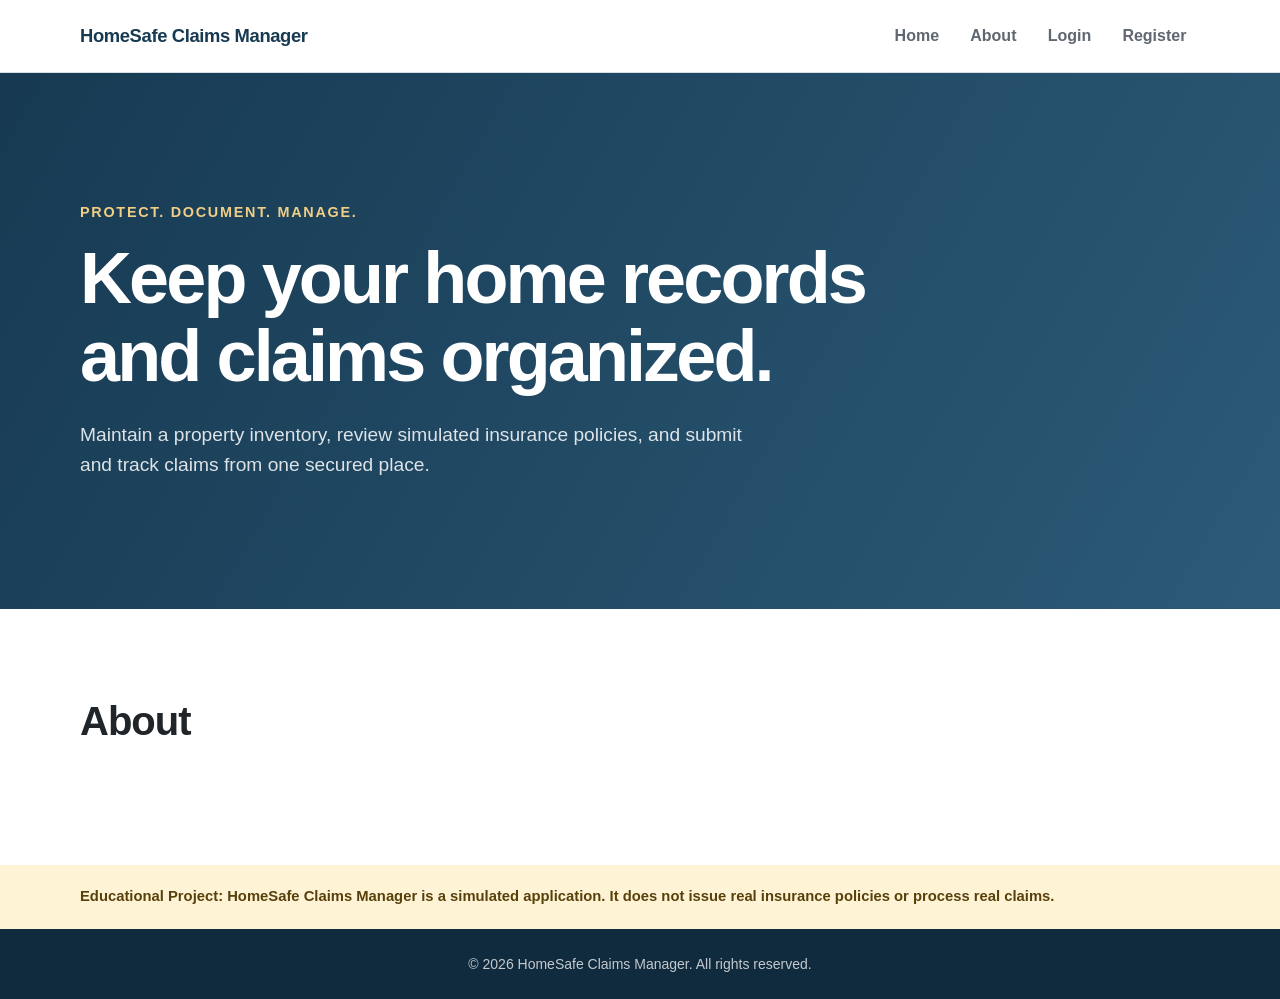
==== html/about.html @ 0eae5c03 "Added About page, need to fill with content." ====
<!DOCTYPE html>
<html lang="en">
    <head>
        <meta charset="UTF-8">
        <meta name="viewport" content="width=device-width, initial-scale=1.0">
        <meta name="description" content="A simulated application for managing property inventory, insurance policies, and claims.">
        <title>HomeSafe Claims Manager - About</title>
        <link rel="stylesheet" href="../styles/styles.css">
    </head>
</html>
<body class="about-page">
    <header class="site-header">
        <div class="container">
            <a class="brand" href="index.html" aria-label="HomeSafe Claims Manager - About">
                HomeSafe Claims Manager
            </a>
            <nav aria-label="Primary navigation">
                <ul class="nav-list">
                    <li><a href="index.html">Home</a></li>
                    <li><a href="about.html" aria-current="page">About</a></li>
                    <li><a href="login.html">Login</a></li>
                    <li><a href="register.html">Register</a></li>
                </ul>
            </nav>
        </div>
    </header>
    <main id="main-content">
        <section class="hero">
            <div class="container">
                <p class="eyebrow">Protect. Document. Manage.</p>
                <h1>Keep your home records and claims organized.</h1>
                <p class="hero-description">
                    Maintain a property inventory, review simulated insurance policies, 
                    and submit and track claims from one secured place.
                </p>
            </div>
        </section>
        <section class="features about-section" aria-labeledby="features-handling">
            <div class="container">
                <h2 id="features-handling">About</h2>
                
            </div>
        </section>
        <aside class="project-notice" aria-label="Project Disclaimer">
            <div class="container">
                <strong>Educational Project:
                    HomeSafe Claims Manager is a simulated application. It does not issue real insurance policies or process real claims.
                </strong>
            </div>
        </aside>
    </main>
    <footer class="site-footer">
        <div class="container">
            <p>&copy; 2026 HomeSafe Claims Manager. All rights reserved.</p>
        </div>
    </footer>
    <script src="script.js"></script>
</body>
---- styles/styles.css ----
/*---------------------
Theme and Global Styles
---------------------*/

:root {
    --color-navy: #173a52;
    --color-blue: #2e5d7b;
    --color-blue-dark: #21465f;
    --color-blue-light: #e8f0f5;
    --color-background: #f5f8fa;
    --color-surface: #ffffff;
    --color-text: #1f2529;
    --color-text-muted: #5f6770;
    --color-border: #d5dfe5;
    --color-gold: #b48228;

    --shadow-small: 0 4px 14px rgb(23 58 82 / 8%);
    --shadow-medium: 0 10px 30px rgb(23 58 82 / 12%);

    --border-radius: 10px;
    --container-width: 1120px;
}

*, *::before, *::after {
    box-sizing: border-box;
}

html {
    scroll-behavior: smooth;
}

body {
    min-height: 100vh;
    margin: 0;
    display: flex;
    flex-direction: column;

    font-family:
        Inter,
        "Segoe UI",
        Roboto,
        Helvetica,
        Arial,
        sans-serif;

    line-height: 1.6;
    color: var(--color-text);
    background-color: var(--color-background);
}

main {
    flex: 1;
}

a {
    color: inherit;
}

.container {
    width: min(100% - 2rem, var(--container-width));
    margin-inline: auto;
}

/*---------------------
Header and Navigation
---------------------*/

.site-header {
    position: sticky;
    top: 0;
    z-index: 100;

    background-color: rgb(255 255 255 / 95%);
    border-bottom: 1px solid var(--color-border);
    backdrop-filter: blur(8px);
}

.site-header .container {
    min-height: 72px;
    display: flex;
    align-items: center;
    justify-content: space-between;
    gap: 2rem;
}

.brand {
    color: var(--color-navy);
    font-size: 1.15rem;
    font-weight: 750;
    text-decoration: none;
    letter-spacing: -0.02em;
}

.brand:hover {
    color: var(--color-blue);
}

.nav-list {
    margin: 0;
    padding: 0;
    display: flex;
    align-items: center;
    gap: 0.25rem;

    list-style: none;
}

.nav-list a {
    display: inline-block;
    padding: 0.55rem 0.85rem;

    color: var(--color-text-muted);
    font-weight: 600;
    text-decoration: none;
    border-radius: 6px;

    transition: 
    color 150ms ease,
    background-color 150ms ease;
}

.nav-list a:hover {
    color: var(--color-navy);
    background-color: var(--color-blue-length);
}

/*---------------------
Hero Section
---------------------*/

.hero {
    padding: clamp(5em, 10vw, 8rem) 0;
    color: white;
    background:
        linear-gradient(
            120deg,
            rgb(23 58 82 / 98%),
            rgb(46 93 123 / 92%)
        ),
        var(--color-navy);
}

.hero .container {
    max-width: var(--container-width);
}

.eyebrow {
    margin: 0 0 1rem;
    color: #f2ce85;
    font-size: 0.9rem;
    font-weight: 750;
    letter-spacing: 0.12em;
    text-transform: uppercase;
}

.hero h1 {
    max-width: 800px;
    margin: 0;
    font-size: clamp(2.4rem, 6vw, 4.5rem);
    line-height: 1.08;
    letter-spacing: -0.04em;
}

.hero-description {
    max-width: 680px;
    margin: 1.5rem 0 0;
    color: rgb(255 255 255 / 85%);
    font-size: clamp(1rem, 2vw, 1.2rem);
}

.hero-action {
    margin-top: 2rem;
    display: flex;
    flex-wrap: wrap;
    gap: 0.85rem;
}

/*---------------------
Buttons
---------------------*/

.button {
    min-width: 145px;
    padding: 0.75rem 1.25rem;
    display: inline-flex;
    align-items: center;
    justify-content: center;
    font-weight: 700;
    text-decoration: none;
    border: 2px solid transparent;
    border-radius: 7px;

    transition:
        transform 150ms ease,
        background-color 150ms ease,
        border-color 150ms ease,
        box-shadow 150ms ease;
}

.button:hover {
    transform: translateY(-2px);
}

.button-primary {
    color: var(--color-navy);
    background-color: white;
    box-shadow: var(--shadow-small);
}

.button-primary:hover {
    background-color: var(--color-blue-light);
    box-shadow: var(--shadow-medium);
}

.button-secondary {
    background-color: rgb(255 255 255 / 12%);
    border-color: white;
}

/*---------------------
Features
---------------------*/

.features {
    padding: 5rem 0;
    background-color: var(--color-surface);
}

.features h2 {
    margin: 0 0 2rem;
    font-size: clamp(1.8rem, 4vw, 2.5rem);
    letter-spacing: -0.025em;
}

.feature-grid {
    display: grid;
    grid-template-columns: repeat(3, 1fr);
    gap: 1.5rem;
}

.feature-grid article {
    position: relative;
    padding: 1.75rem;
    background-color: var(--color-background);
    border: 1px solid var(--color-border);
    border-top: 4px solid var(--color-blue);
    border-radius: var(--border-radius);
    box-shadow: var(--shadow-small);
    transition:
        transform 150ms ease,
        box-shadow 150ms ease;
}

.feature-grid article:hover {
    transform: translateY(-4px);
    box-shadow: var(--shadow-medium);
}

.feature-grid h3 {
    margin: 0 0 0.6rem;
    color: var(--color-navy);
    font-size: 1.2rem;
}

.feature-grid p {
    margin: 0;
    color: var(--color-text-muted);
}

/* ------------------------------
   Registration page
------------------------------ */

.register-page .hero {
    padding: 3.5rem 0;
}

.register-page .hero h1 {
    max-width: 700px;
    font-size: clamp(2rem, 5vw, 3.25rem);
}

.registration-section {
    padding: 4rem 0;
}

.registration-section .container {
    max-width: 780px;
}

.registration-section h2 {
    margin-bottom: 1.5rem;
}

/* Registration form card */

#registration-form {
    padding: clamp(1.5rem, 4vw, 2.5rem);
    display: grid;
    grid-template-columns: repeat(2, minmax(0, 1fr));
    gap: 1.4rem;

    background-color: var(--color-surface);
    border: 1px solid var(--color-border);
    border-top: 4px solid var(--color-blue);
    border-radius: var(--border-radius);
    box-shadow: var(--shadow-medium);
}

/* Each label/input combination */

.form-group {
    min-width: 0;
    display: flex;
    flex-direction: column;
    gap: 0.4rem;
}

.form-group label {
    color: var(--color-navy);
    font-size: 0.925rem;
    font-weight: 700;
}

.form-group input {
    width: 100%;
    min-height: 46px;
    padding: 0.7rem 0.85rem;

    color: var(--color-text);
    font: inherit;

    background-color: #ffffff;
    border: 1px solid #aebdc7;
    border-radius: 6px;
    outline: none;

    transition:
        border-color 150ms ease,
        box-shadow 150ms ease,
        background-color 150ms ease;
}

.form-group input::placeholder {
    color: #7a858d;
}

.form-group input:hover {
    border-color: var(--color-blue);
}

.form-group input:focus {
    border-color: var(--color-blue);
    box-shadow: 0 0 0 3px rgb(46 93 123 / 18%);
}

/*
   :user-invalid waits until the user has interacted
   with the field before displaying the error style.
*/

.form-group input:user-invalid {
    border-color: #a94343;
    background-color: #fffafa;
}

.form-group input:user-invalid:focus {
    box-shadow: 0 0 0 3px rgb(169 67 67 / 15%);
}

/* Password help and error messages */

#password-requirements,
#password-error {
    min-height: 1.25rem;
    margin: 0;

    color: var(--color-text-muted);
    font-size: 0.8rem;
    line-height: 1.4;
}

#password-error:not(:empty) {
    color: #9b2c2c;
    font-weight: 600;
}

/* Submit button */

#registration-form button[type="submit"] {
    min-height: 48px;
    padding: 0.75rem 1.25rem;
    grid-column: 1 / -1;

    color: white;
    font: inherit;
    font-weight: 700;

    background-color: var(--color-blue);
    border: 2px solid var(--color-blue);
    border-radius: 7px;
    cursor: pointer;

    transition:
        background-color 150ms ease,
        border-color 150ms ease,
        transform 150ms ease,
        box-shadow 150ms ease;
}

#registration-form button[type="submit"]:hover {
    background-color: var(--color-blue-dark);
    border-color: var(--color-blue-dark);
    box-shadow: var(--shadow-small);
    transform: translateY(-2px);
}

#registration-form button[type="submit"]:active {
    transform: translateY(0);
}

#registration-form button[type="submit"]:focus-visible {
    outline: 3px solid #e9bd63;
    outline-offset: 3px;
}

/* ------------------------------
   Login page
------------------------------ */

.login-page .hero {
    padding: 3.5rem 0;
}

.login-page .hero h1 {
    max-width: 700px;
    font-size: clamp(2rem, 5vw, 3.25rem);
}

.login-section {
    padding: 4rem 0;
}

.login-section .container {
    max-width: 620px;
}

.login-section h2 {
    margin-bottom: 1.5rem;
}

/* Login form card */

#login-form {
    padding: clamp(1.5rem, 4vw, 2.5rem);
    display: grid;
    gap: 1.4rem;

    background-color: var(--color-surface);
    border: 1px solid var(--color-border);
    border-top: 4px solid var(--color-blue);
    border-radius: var(--border-radius);
    box-shadow: var(--shadow-medium);
}

/* Submit button */

#login-form button[type="submit"] {
    min-height: 48px;
    padding: 0.75rem 1.25rem;

    color: white;
    font: inherit;
    font-weight: 700;

    background-color: var(--color-blue);
    border: 2px solid var(--color-blue);
    border-radius: 7px;
    cursor: pointer;

    transition:
        background-color 150ms ease,
        border-color 150ms ease,
        box-shadow 150ms ease,
        transform 150ms ease;
}

#login-form button[type="submit"]:hover {
    background-color: var(--color-blue-dark);
    border-color: var(--color-blue-dark);
    box-shadow: var(--shadow-small);
    transform: translateY(-2px);
}

#login-form button[type="submit"]:active {
    transform: translateY(0);
}

#login-form button[type="submit"]:focus-visible {
    outline: 3px solid #e9bd63;
    outline-offset: 3px;
}

/* Future login error message */

.login-error {
    margin: 0;
    padding: 0.75rem 1rem;

    color: #852d2d;
    font-size: 0.875rem;
    font-weight: 600;

    background-color: #fff1f1;
    border: 1px solid #e1aaaa;
    border-radius: 6px;
}

/* Optional links below the form */

.login-options {
    display: flex;
    flex-wrap: wrap;
    justify-content: space-between;
    gap: 0.75rem;

    font-size: 0.875rem;
}

.login-options a {
    color: var(--color-blue);
    font-weight: 650;
    text-decoration: none;
}

.login-options a:hover {
    text-decoration: underline;
}

/*---------------------
Project Disclaimer
---------------------*/

.project-notice {
    padding: 1.25rem 0;
    color: #58400b;
    background-color: #fff3d6;
    border-block: 1 px solid #ead49d;
}

.project-notice strong {
    display: block;
    font-size: 0.925rem;
}

/*---------------------
Footer
---------------------*/

.site-footer {
    padding: 1.5rem 0;
    color: rgb(255 255 255 / 75%);
    background-color: #102b3d;
}

.site-footer p {
    margin: 0;
    font-size: 0.875rem;
    text-align: center;
}

/*---------------------
Accessibility
---------------------*/

a:focus-visible {
    outline: 3px solid #e9bd63;
    outline-offset: 3px;
}

/*---------------------
Responsive Design
---------------------*/

@media (max-width: 750px) {
    .site-header .container {
        padding-block: 1rem;
        flex-direction: column;
        align-items: flex-start;
        gap: 0.75rem;
    }

    .nav-list {
        width: 100%;
        flex-wrap: wrap;
    }

    .nav-list a {
        padding-inline: 0.65rem;
    }

    .hero {
        padding: 4.5rem 0;
    }

    .feature-grid {
        grid-template-columns: 1fr;
    }
}

@media (max-width: 450px) {
    .hero-action {
        flex-direction: column;
    }

    .button {
        width: 100%;
    }
}

@media (prefers-reduced-motion: reduce) {
    html {
        scroll-behavior: auto;
    }

    *, *::before, *::after {
        transition-duration: 0.01ms !important;
    }
}

/*--------------------------
Register page small screens
--------------------------*/

@media (max-width: 650px) {
    .register-page .hero {
        padding: 3rem 0;
    }

    .registration-section {
        padding: 3rem 0;
    }

    #registration-form {
        grid-template-columns: 1fr;
        padding: 1.4rem;
    }

    #registration-form button[type="submit"] {
        grid-column: auto;
    }
}

/*--------------------------
Login page small screens
--------------------------*/

@media (max-width: 650px) {
    .login-page .hero {
        padding: 3rem 0;
    }

    .login-section {
        padding: 3rem 0;
    }

    #login-form {
        padding: 1.4rem;
    }

    .login-options {
        flex-direction: column;
    }
}
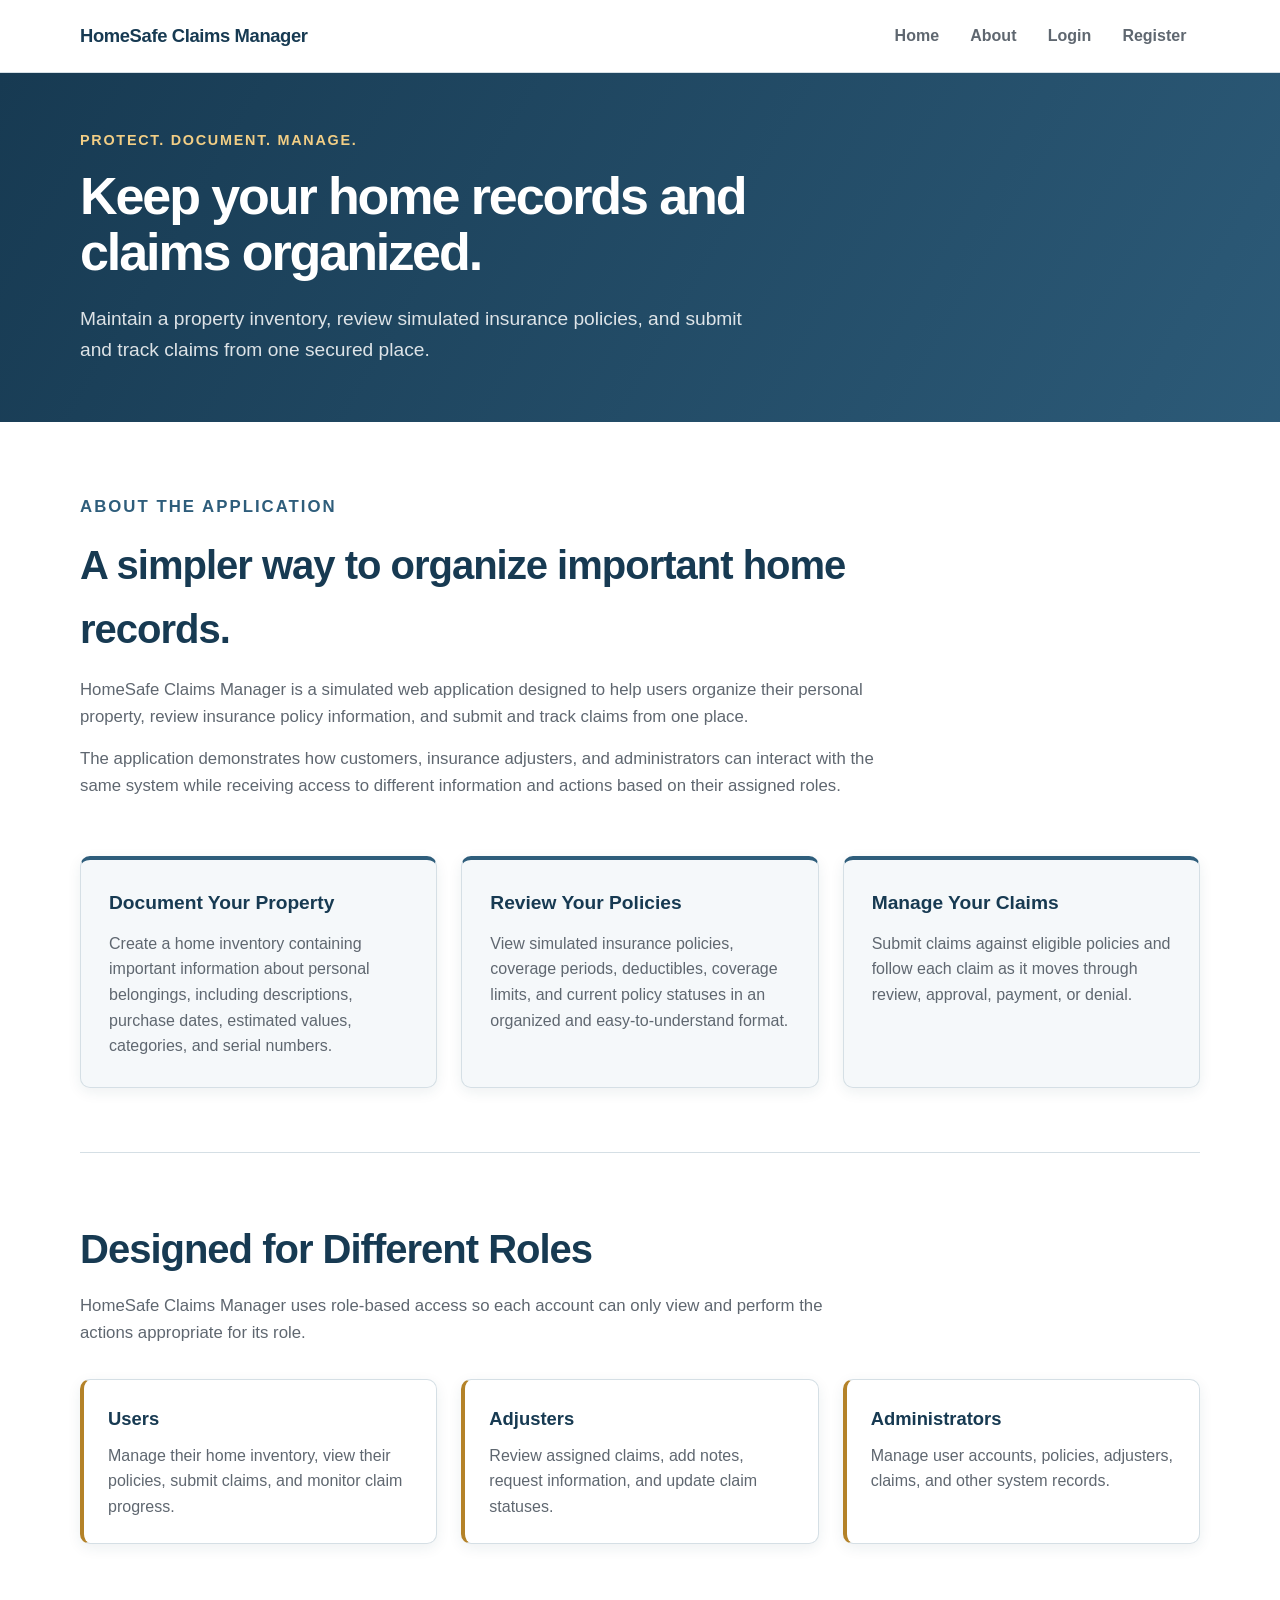
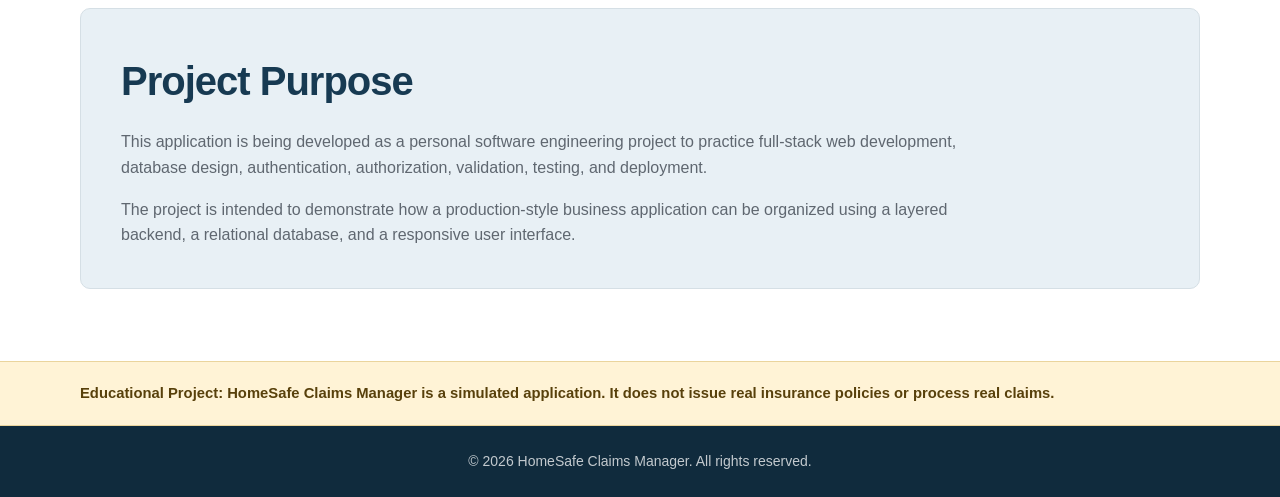
==== commit 27249a62: "Added About content" ====
--- a/html/about.html
+++ b/html/about.html
@@ -7,7 +7,6 @@
         <title>HomeSafe Claims Manager - About</title>
         <link rel="stylesheet" href="../styles/styles.css">
     </head>
-</html>
 <body class="about-page">
     <header class="site-header">
         <div class="container">
@@ -35,10 +34,101 @@
                 </p>
             </div>
         </section>
-        <section class="features about-section" aria-labeledby="features-handling">
+        <section class="features about-section" aria-labelledby="about-heading">
             <div class="container">
-                <h2 id="features-handling">About</h2>
-                
+                <div class="about-intro">
+                    <p class="eyebrow">About the Application</p>
+                    <h2 id="about-heading">A simpler way to organize important home records.</h2>
+                    <p>
+                        HomeSafe Claims Manager is a simulated web application designed
+                        to help users organize their personal property, review insurance
+                        policy information, and submit and track claims from one place.
+                    </p>
+                    <p>
+                        The application demonstrates how customers, insurance adjusters,
+                        and administrators can interact with the same system while
+                        receiving access to different information and actions based on
+                        their assigned roles.
+                    </p>
+                </div>
+
+                <div class="about-grid">
+                    <article class="about-card">
+                        <h3>Document Your Property</h3>
+                        <p>
+                            Create a home inventory containing important information
+                            about personal belongings, including descriptions, purchase
+                            dates, estimated values, categories, and serial numbers.
+                        </p>
+                    </article>
+
+                    <article class="about-card">
+                        <h3>Review Your Policies</h3>
+                        <p>
+                            View simulated insurance policies, coverage periods,
+                            deductibles, coverage limits, and current policy statuses
+                            in an organized and easy-to-understand format.
+                        </p>
+                    </article>
+
+                    <article class="about-card">
+                        <h3>Manage Your Claims</h3>
+                        <p>
+                            Submit claims against eligible policies and follow each
+                            claim as it moves through review, approval, payment, or
+                            denial.
+                        </p>
+                    </article>
+                </div>
+
+                <div class="roles-section">
+                    <h2>Designed for Different Roles</h2>
+                    <p>
+                        HomeSafe Claims Manager uses role-based access so each account
+                        can only view and perform the actions appropriate for its role.
+                    </p>
+
+                    <div class="role-grid">
+                        <article class="role-card">
+                            <h3>Users</h3>
+                            <p>
+                                Manage their home inventory, view their policies, submit
+                                claims, and monitor claim progress.
+                            </p>
+                        </article>
+
+                        <article class="role-card">
+                            <h3>Adjusters</h3>
+                            <p>
+                                Review assigned claims, add notes, request information,
+                                and update claim statuses.
+                            </p>
+                        </article>
+
+                        <article class="role-card">
+                            <h3>Administrators</h3>
+                            <p>
+                                Manage user accounts, policies, adjusters, claims, and
+                                other system records.
+                            </p>
+                        </article>
+                    </div>
+                </div>
+
+                <div class="project-purpose">
+                    <h2>Project Purpose</h2>
+                    <p>
+                        This application is being developed as a personal software
+                        engineering project to practice full-stack web development,
+                        database design, authentication, authorization, validation,
+                        testing, and deployment.
+                    </p>
+                    <p>
+                        The project is intended to demonstrate how a production-style
+                        business application can be organized using a layered backend,
+                        a relational database, and a responsive user interface.
+                    </p>
+                </div>
             </div>
         </section>
         <aside class="project-notice" aria-label="Project Disclaimer">
@@ -55,4 +145,5 @@
         </div>
     </footer>
     <script src="script.js"></script>
-</body>+</body>
+</html>
--- a/styles/styles.css
+++ b/styles/styles.css
@@ -121,7 +121,7 @@
 
 .nav-list a:hover {
     color: var(--color-navy);
-    background-color: var(--color-blue-length);
+    background-color: var(--color-blue-light);
 }
 
 /*---------------------
@@ -537,6 +537,152 @@
     text-decoration: underline;
 }
 
+/* ------------------------------
+   About page
+------------------------------ */
+
+.about-page .hero {
+    padding: 3.5rem 0;
+}
+
+.about-page .hero h1 {
+    max-width: 700px;
+    font-size: clamp(2rem, 5vw, 3.25rem);
+}
+
+.about-section {
+    padding: 4.5rem 0;
+}
+
+/* Introduction */
+
+.about-intro {
+    max-width: 820px;
+    margin-bottom: 3.5rem;
+}
+
+.about-intro .eyebrow {
+    margin-bottom: 0.75rem;
+    color: var(--color-blue);
+}
+
+.about-intro h2 {
+    margin: 0 0 1rem;
+    color: var(--color-navy);
+}
+
+.about-intro p {
+    margin: 0 0 1rem;
+    color: var(--color-text-muted);
+    font-size: 1.05rem;
+}
+
+.about-intro p:last-child {
+    margin-bottom: 0;
+}
+
+/* Main feature cards */
+
+.about-grid {
+    display: grid;
+    grid-template-columns: repeat(3, minmax(0, 1fr));
+    gap: 1.5rem;
+}
+
+.about-card {
+    padding: 1.75rem;
+
+    background-color: var(--color-background);
+    border: 1px solid var(--color-border);
+    border-top: 4px solid var(--color-blue);
+    border-radius: var(--border-radius);
+    box-shadow: var(--shadow-small);
+}
+
+.about-card h3 {
+    margin: 0 0 0.75rem;
+    color: var(--color-navy);
+    font-size: 1.2rem;
+}
+
+.about-card p {
+    margin: 0;
+    color: var(--color-text-muted);
+}
+
+/* Role information */
+
+.roles-section {
+    margin-top: 4rem;
+    padding-top: 4rem;
+    border-top: 1px solid var(--color-border);
+}
+
+.roles-section > h2 {
+    margin: 0 0 0.75rem;
+    color: var(--color-navy);
+}
+
+.roles-section > p {
+    max-width: 760px;
+    margin: 0 0 2rem;
+    color: var(--color-text-muted);
+    font-size: 1.05rem;
+}
+
+.role-grid {
+    display: grid;
+    grid-template-columns: repeat(3, minmax(0, 1fr));
+    gap: 1.5rem;
+}
+
+.role-card {
+    padding: 1.5rem;
+
+    background-color: var(--color-surface);
+    border: 1px solid var(--color-border);
+    border-left: 4px solid var(--color-gold);
+    border-radius: var(--border-radius);
+    box-shadow: var(--shadow-small);
+}
+
+.role-card h3 {
+    margin: 0 0 0.6rem;
+    color: var(--color-navy);
+    font-size: 1.15rem;
+}
+
+.role-card p {
+    margin: 0;
+    color: var(--color-text-muted);
+}
+
+/* Project purpose */
+
+.project-purpose {
+    margin-top: 4rem;
+    padding: clamp(1.5rem, 4vw, 2.5rem);
+
+    background-color: var(--color-blue-light);
+    border: 1px solid var(--color-border);
+    border-radius: var(--border-radius);
+}
+
+.project-purpose h2 {
+    margin: 0 0 1rem;
+    color: var(--color-navy);
+}
+
+.project-purpose p {
+    max-width: 850px;
+    margin: 0 0 1rem;
+    color: var(--color-text-muted);
+}
+
+.project-purpose p:last-child {
+    margin-bottom: 0;
+}
+
 /*---------------------
 Project Disclaimer
 ---------------------*/
@@ -545,7 +691,7 @@
     padding: 1.25rem 0;
     color: #58400b;
     background-color: #fff3d6;
-    border-block: 1 px solid #ead49d;
+    border-block: 1px solid #ead49d;
 }
 
 .project-notice strong {
@@ -671,4 +817,33 @@
     .login-options {
         flex-direction: column;
     }
+}
+
+/* About page responsive design */
+
+@media (max-width: 850px) {
+    .about-grid,
+    .role-grid {
+        grid-template-columns: 1fr;
+    }
+
+    .roles-section {
+        margin-top: 3rem;
+        padding-top: 3rem;
+    }
+
+    .project-purpose {
+        margin-top: 3rem;
+    }
+}
+
+@media (max-width: 450px) {
+    .about-section {
+        padding: 3rem 0;
+    }
+
+    .about-card,
+    .role-card {
+        padding: 1.25rem;
+    }
 }
